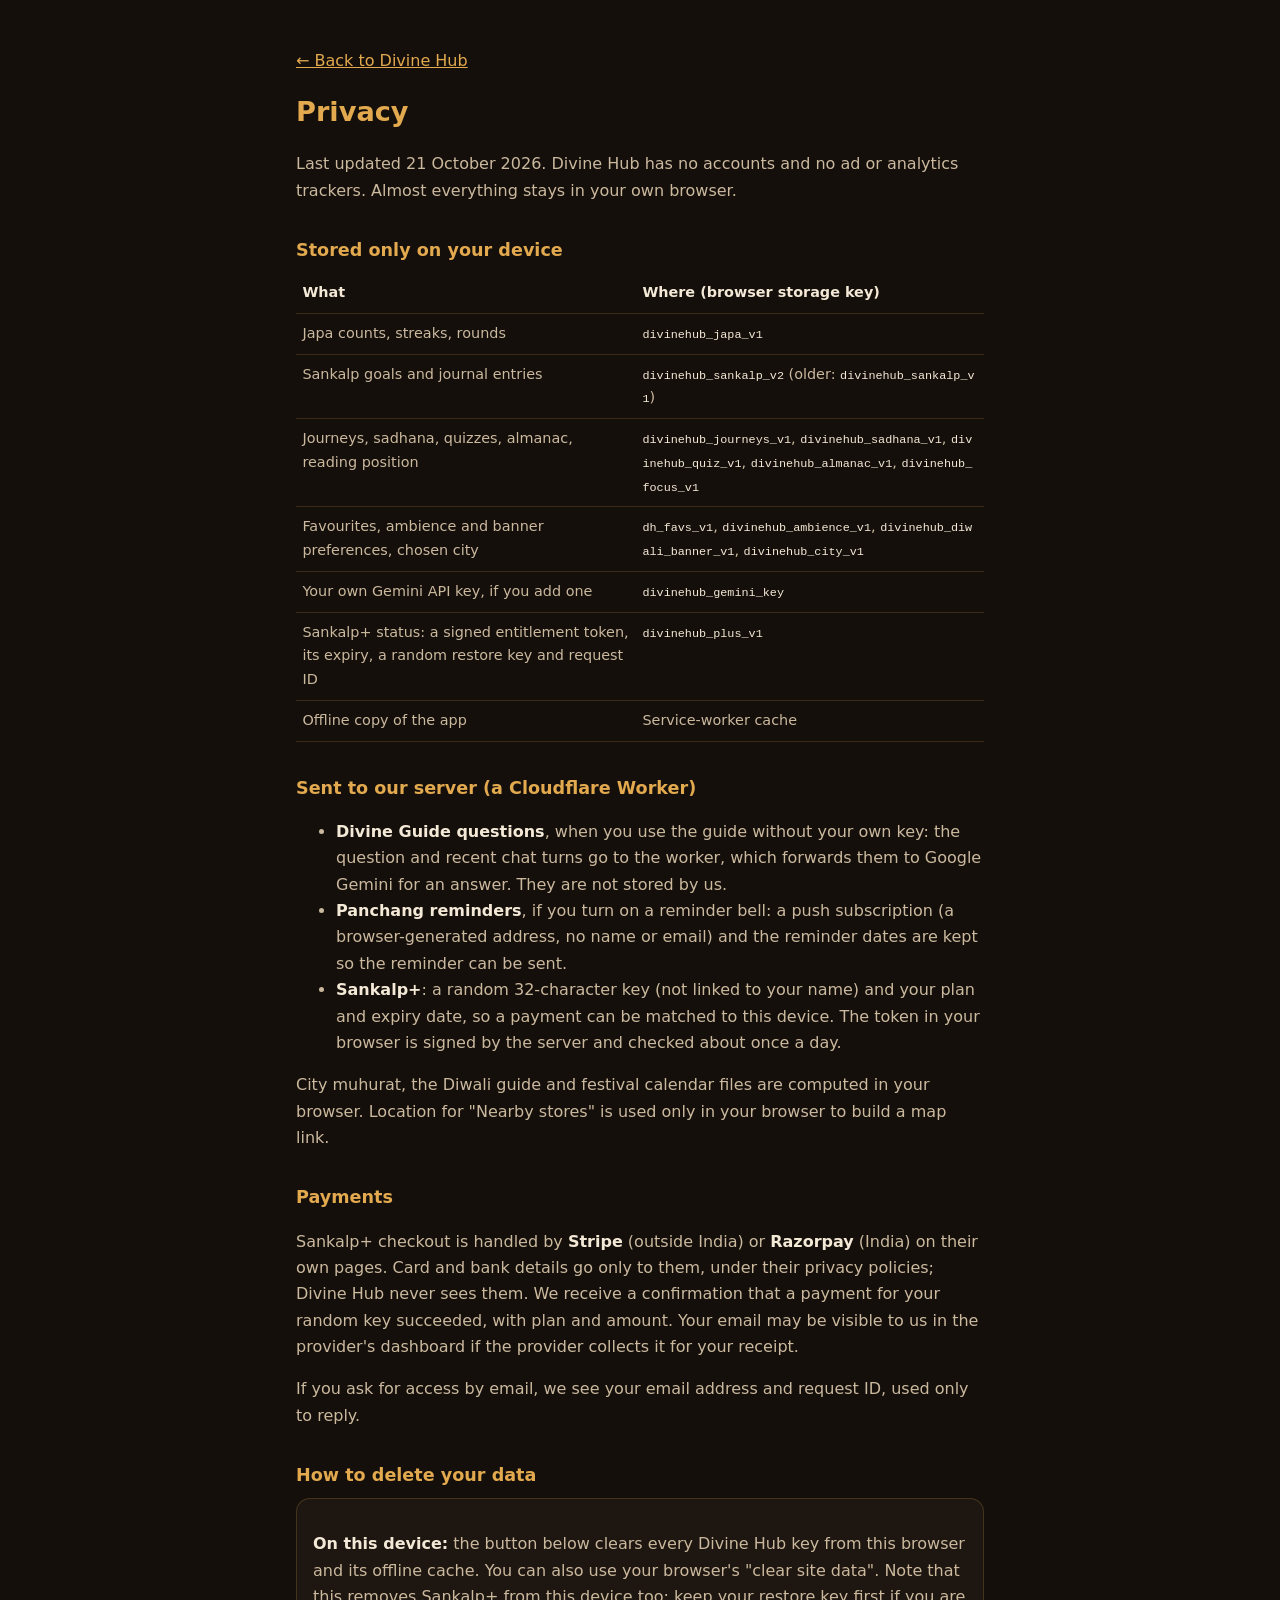
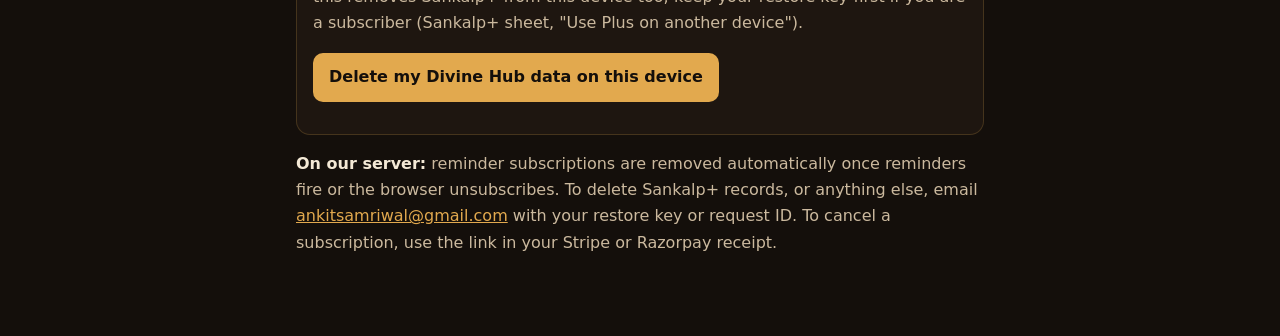
==== privacy.html @ 414faf7a "Privacy page, payments docs, keep APKs/zips out of the Vercel site Co-Authored-By: Claude Opus 5.5 <" ====
<!DOCTYPE html>
<html lang="en">
<head>
<meta charset="UTF-8">
<meta name="viewport" content="width=device-width, initial-scale=1.0">
<title>Privacy · Divine Hub</title>
<meta name="description" content="What Divine Hub stores, where it is stored, and how to delete it.">
<meta name="theme-color" content="#140f0b">
<style>
  :root { --ink:#140f0b; --ink-2:#1e1610; --gold:#e2a94e; --cream:#f4e9d6; --cream-dim:#cbb99e; }
  * { box-sizing: border-box; }
  body { margin:0; background:var(--ink); color:var(--cream); font:16px/1.65 'Space Grotesk', system-ui, sans-serif; }
  main { max-width: 720px; margin: 0 auto; padding: 2rem 16px 4rem; }
  h1 { color: var(--gold); font-size: 1.7rem; margin: 0 0 .3rem; }
  h2 { color: var(--gold); font-size: 1.1rem; margin: 2rem 0 .5rem; }
  p, li { color: var(--cream-dim); }
  b { color: var(--cream); }
  a { color: var(--gold); }
  table { width: 100%; border-collapse: collapse; font-size: .9rem; }
  th, td { text-align: left; vertical-align: top; padding: .5rem .4rem; border-bottom: 1px solid rgba(226,169,78,.18); }
  th { color: var(--cream); font-weight: 600; }
  td { color: var(--cream-dim); }
  code { font-family: 'Space Mono', monospace; font-size: .82em; color: var(--cream); word-break: break-all; }
  .card { background: var(--ink-2); border: 1px solid rgba(226,169,78,.2); border-radius: 14px; padding: 1rem; }
  button { background: var(--gold); color: var(--ink); border: none; border-radius: 10px; padding: .7rem 1rem; font: inherit; font-weight: 700; cursor: pointer; }
  .wrap { overflow-x: auto; }
</style>
</head>
<body>
<main>
  <p><a href="./">← Back to Divine Hub</a></p>
  <h1>Privacy</h1>
  <p>Last updated 21 October 2026. Divine Hub has no accounts and no ad or analytics trackers. Almost everything stays in your own browser.</p>

  <h2>Stored only on your device</h2>
  <div class="wrap"><table>
    <tr><th>What</th><th>Where (browser storage key)</th></tr>
    <tr><td>Japa counts, streaks, rounds</td><td><code>divinehub_japa_v1</code></td></tr>
    <tr><td>Sankalp goals and journal entries</td><td><code>divinehub_sankalp_v2</code> (older: <code>divinehub_sankalp_v1</code>)</td></tr>
    <tr><td>Journeys, sadhana, quizzes, almanac, reading position</td><td><code>divinehub_journeys_v1</code>, <code>divinehub_sadhana_v1</code>, <code>divinehub_quiz_v1</code>, <code>divinehub_almanac_v1</code>, <code>divinehub_focus_v1</code></td></tr>
    <tr><td>Favourites, ambience and banner preferences, chosen city</td><td><code>dh_favs_v1</code>, <code>divinehub_ambience_v1</code>, <code>divinehub_diwali_banner_v1</code>, <code>divinehub_city_v1</code></td></tr>
    <tr><td>Your own Gemini API key, if you add one</td><td><code>divinehub_gemini_key</code></td></tr>
    <tr><td>Sankalp+ status: a signed entitlement token, its expiry, a random restore key and request ID</td><td><code>divinehub_plus_v1</code></td></tr>
    <tr><td>Offline copy of the app</td><td>Service-worker cache</td></tr>
  </table></div>

  <h2>Sent to our server (a Cloudflare Worker)</h2>
  <ul>
    <li><b>Divine Guide questions</b>, when you use the guide without your own key: the question and recent chat turns go to the worker, which forwards them to Google Gemini for an answer. They are not stored by us.</li>
    <li><b>Panchang reminders</b>, if you turn on a reminder bell: a push subscription (a browser-generated address, no name or email) and the reminder dates are kept so the reminder can be sent.</li>
    <li><b>Sankalp+</b>: a random 32-character key (not linked to your name) and your plan and expiry date, so a payment can be matched to this device. The token in your browser is signed by the server and checked about once a day.</li>
  </ul>
  <p>City muhurat, the Diwali guide and festival calendar files are computed in your browser. Location for "Nearby stores" is used only in your browser to build a map link.</p>

  <h2>Payments</h2>
  <p>Sankalp+ checkout is handled by <b>Stripe</b> (outside India) or <b>Razorpay</b> (India) on their own pages. Card and bank details go only to them, under their privacy policies; Divine Hub never sees them. We receive a confirmation that a payment for your random key succeeded, with plan and amount. Your email may be visible to us in the provider's dashboard if the provider collects it for your receipt.</p>
  <p>If you ask for access by email, we see your email address and request ID, used only to reply.</p>

  <h2>How to delete your data</h2>
  <div class="card">
    <p><b>On this device:</b> the button below clears every Divine Hub key from this browser and its offline cache. You can also use your browser's "clear site data". Note that this removes Sankalp+ from this device too; keep your restore key first if you are a subscriber (Sankalp+ sheet, "Use Plus on another device").</p>
    <button id="wipe" type="button">Delete my Divine Hub data on this device</button>
    <p id="wipeMsg" role="status"></p>
  </div>
  <p><b>On our server:</b> reminder subscriptions are removed automatically once reminders fire or the browser unsubscribes. To delete Sankalp+ records, or anything else, email <a href="mailto:ankitsamriwal@gmail.com?subject=Divine%20Hub%20data%20deletion">ankitsamriwal@gmail.com</a> with your restore key or request ID. To cancel a subscription, use the link in your Stripe or Razorpay receipt.</p>
</main>
<script>
document.getElementById('wipe').addEventListener('click', function () {
  if (!confirm('Delete all Divine Hub data stored in this browser? This cannot be undone.')) return;
  var n = 0;
  try {
    Object.keys(localStorage).forEach(function (k) { if (/^(divinehub_|dh_)/.test(k)) { localStorage.removeItem(k); n++; } });
  } catch (e) {}
  try { sessionStorage.clear(); } catch (e) {}
  var done = function () { document.getElementById('wipeMsg').textContent = 'Removed ' + n + ' stored item' + (n === 1 ? '' : 's') + ' and the offline cache.'; };
  if (window.caches && caches.keys) {
    caches.keys().then(function (ks) { return Promise.all(ks.filter(function (k) { return k.indexOf('divine-hub') === 0; }).map(function (k) { return caches.delete(k); })); }).then(done, done);
  } else { done(); }
});
</script>
</body>
</html>
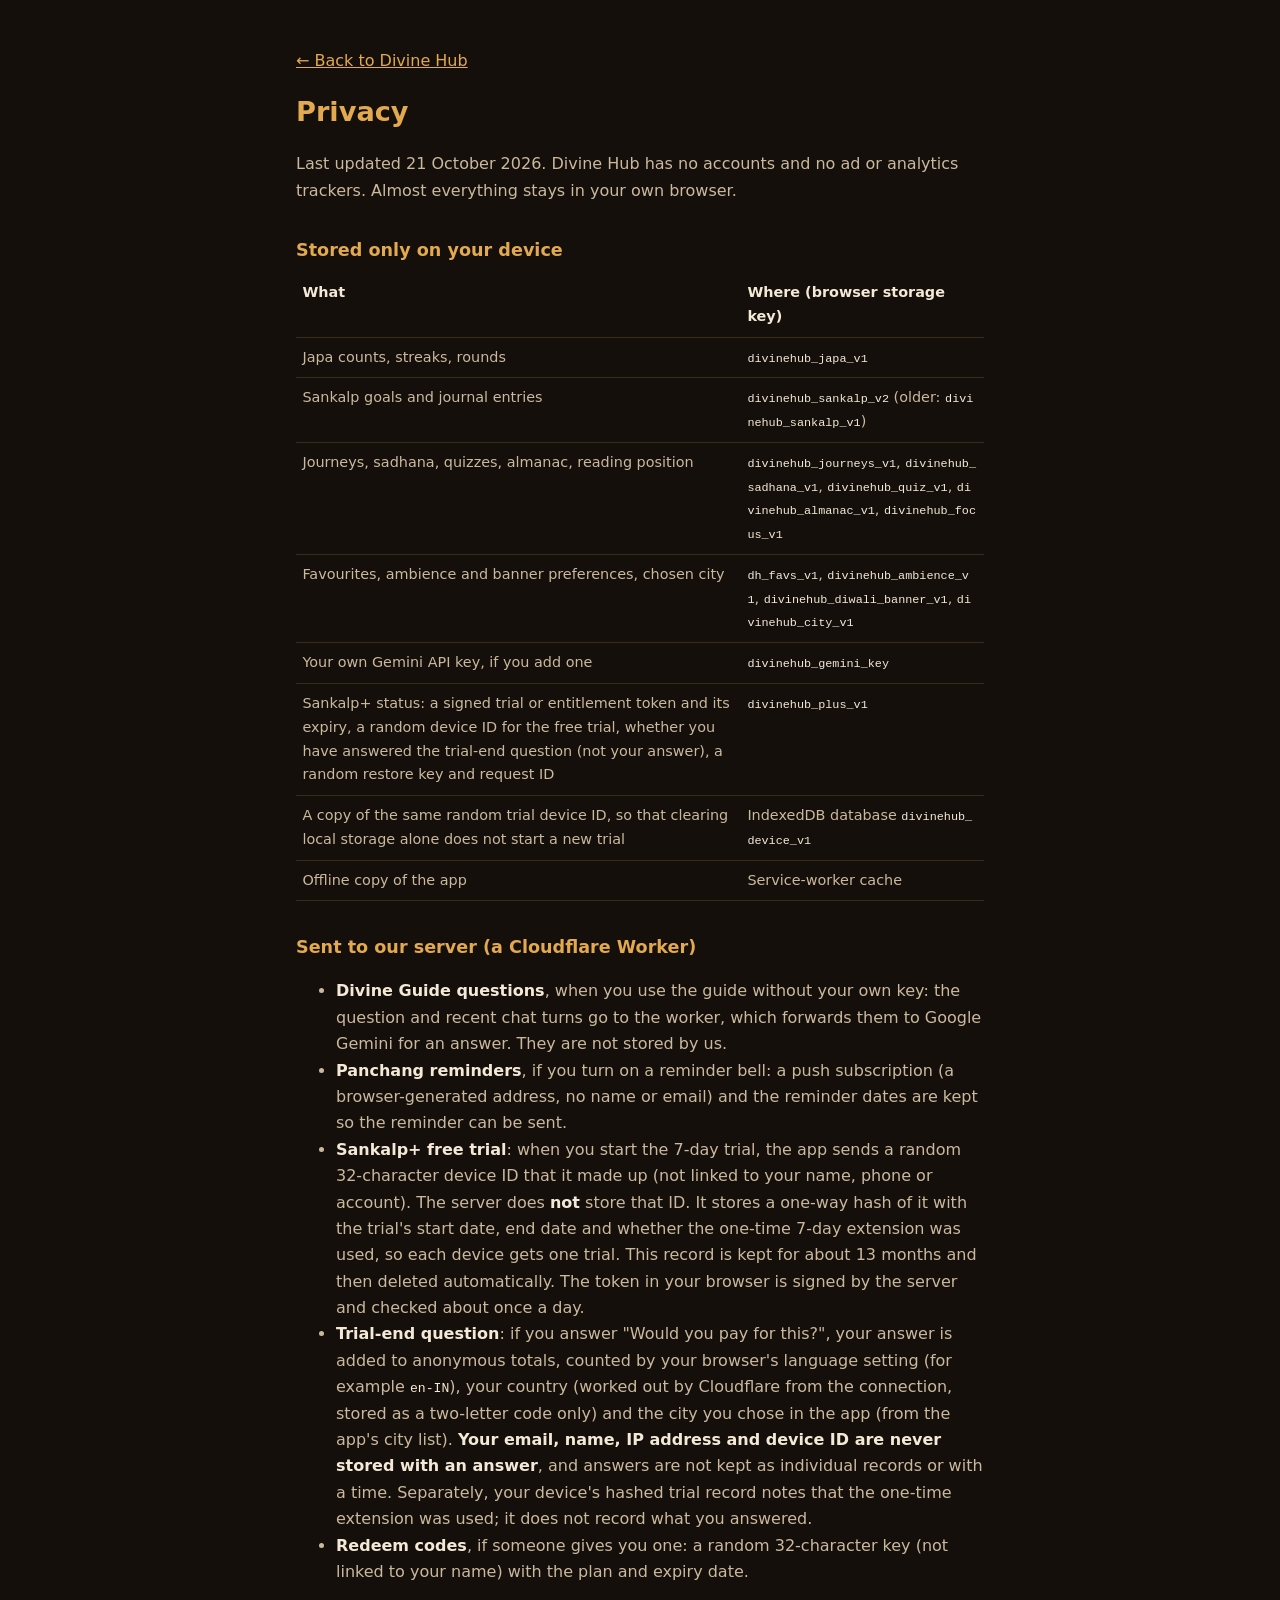
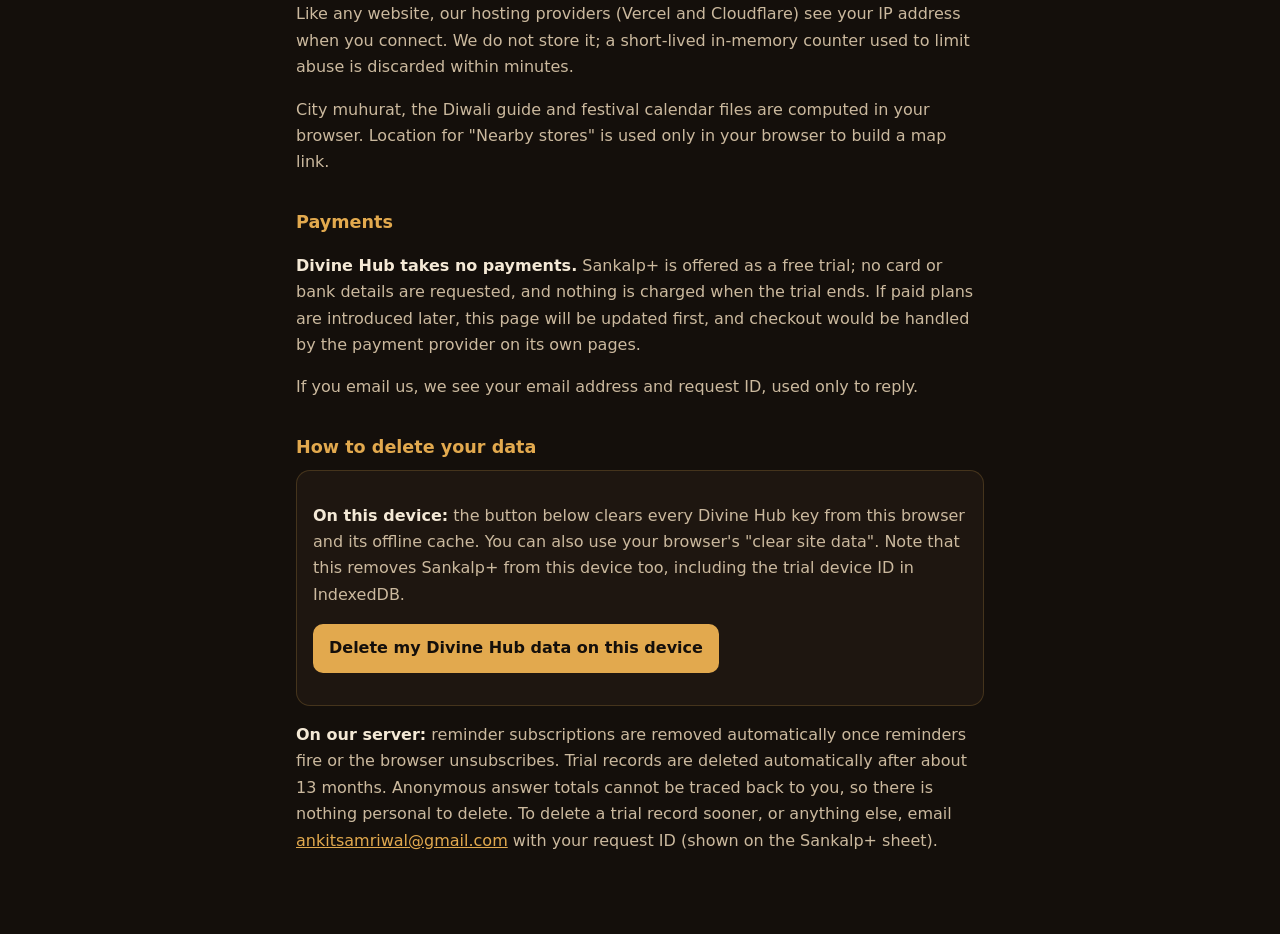
==== commit a9599934: "Docs: rename PAYMENTS.md to LAUNCH.md; privacy page for trial and votes - docs/LAUNCH.md: trial, dem" ====
--- a/privacy.html
+++ b/privacy.html
@@ -40,7 +40,8 @@
     <tr><td>Journeys, sadhana, quizzes, almanac, reading position</td><td><code>divinehub_journeys_v1</code>, <code>divinehub_sadhana_v1</code>, <code>divinehub_quiz_v1</code>, <code>divinehub_almanac_v1</code>, <code>divinehub_focus_v1</code></td></tr>
     <tr><td>Favourites, ambience and banner preferences, chosen city</td><td><code>dh_favs_v1</code>, <code>divinehub_ambience_v1</code>, <code>divinehub_diwali_banner_v1</code>, <code>divinehub_city_v1</code></td></tr>
     <tr><td>Your own Gemini API key, if you add one</td><td><code>divinehub_gemini_key</code></td></tr>
-    <tr><td>Sankalp+ status: a signed entitlement token, its expiry, a random restore key and request ID</td><td><code>divinehub_plus_v1</code></td></tr>
+    <tr><td>Sankalp+ status: a signed trial or entitlement token and its expiry, a random device ID for the free trial, whether you have answered the trial-end question (not your answer), a random restore key and request ID</td><td><code>divinehub_plus_v1</code></td></tr>
+    <tr><td>A copy of the same random trial device ID, so that clearing local storage alone does not start a new trial</td><td>IndexedDB database <code>divinehub_device_v1</code></td></tr>
     <tr><td>Offline copy of the app</td><td>Service-worker cache</td></tr>
   </table></div>
 
@@ -48,21 +49,24 @@
   <ul>
     <li><b>Divine Guide questions</b>, when you use the guide without your own key: the question and recent chat turns go to the worker, which forwards them to Google Gemini for an answer. They are not stored by us.</li>
     <li><b>Panchang reminders</b>, if you turn on a reminder bell: a push subscription (a browser-generated address, no name or email) and the reminder dates are kept so the reminder can be sent.</li>
-    <li><b>Sankalp+</b>: a random 32-character key (not linked to your name) and your plan and expiry date, so a payment can be matched to this device. The token in your browser is signed by the server and checked about once a day.</li>
+    <li><b>Sankalp+ free trial</b>: when you start the 7-day trial, the app sends a random 32-character device ID that it made up (not linked to your name, phone or account). The server does <b>not</b> store that ID. It stores a one-way hash of it with the trial's start date, end date and whether the one-time 7-day extension was used, so each device gets one trial. This record is kept for about 13 months and then deleted automatically. The token in your browser is signed by the server and checked about once a day.</li>
+    <li><b>Trial-end question</b>: if you answer "Would you pay for this?", your answer is added to anonymous totals, counted by your browser's language setting (for example <code>en-IN</code>), your country (worked out by Cloudflare from the connection, stored as a two-letter code only) and the city you chose in the app (from the app's city list). <b>Your email, name, IP address and device ID are never stored with an answer</b>, and answers are not kept as individual records or with a time. Separately, your device's hashed trial record notes that the one-time extension was used; it does not record what you answered.</li>
+    <li><b>Redeem codes</b>, if someone gives you one: a random 32-character key (not linked to your name) with the plan and expiry date.</li>
   </ul>
+  <p>Like any website, our hosting providers (Vercel and Cloudflare) see your IP address when you connect. We do not store it; a short-lived in-memory counter used to limit abuse is discarded within minutes.</p>
   <p>City muhurat, the Diwali guide and festival calendar files are computed in your browser. Location for "Nearby stores" is used only in your browser to build a map link.</p>
 
   <h2>Payments</h2>
-  <p>Sankalp+ checkout is handled by <b>Stripe</b> (outside India) or <b>Razorpay</b> (India) on their own pages. Card and bank details go only to them, under their privacy policies; Divine Hub never sees them. We receive a confirmation that a payment for your random key succeeded, with plan and amount. Your email may be visible to us in the provider's dashboard if the provider collects it for your receipt.</p>
-  <p>If you ask for access by email, we see your email address and request ID, used only to reply.</p>
+  <p><b>Divine Hub takes no payments.</b> Sankalp+ is offered as a free trial; no card or bank details are requested, and nothing is charged when the trial ends. If paid plans are introduced later, this page will be updated first, and checkout would be handled by the payment provider on its own pages.</p>
+  <p>If you email us, we see your email address and request ID, used only to reply.</p>
 
   <h2>How to delete your data</h2>
   <div class="card">
-    <p><b>On this device:</b> the button below clears every Divine Hub key from this browser and its offline cache. You can also use your browser's "clear site data". Note that this removes Sankalp+ from this device too; keep your restore key first if you are a subscriber (Sankalp+ sheet, "Use Plus on another device").</p>
+    <p><b>On this device:</b> the button below clears every Divine Hub key from this browser and its offline cache. You can also use your browser's "clear site data". Note that this removes Sankalp+ from this device too, including the trial device ID in IndexedDB.</p>
     <button id="wipe" type="button">Delete my Divine Hub data on this device</button>
     <p id="wipeMsg" role="status"></p>
   </div>
-  <p><b>On our server:</b> reminder subscriptions are removed automatically once reminders fire or the browser unsubscribes. To delete Sankalp+ records, or anything else, email <a href="mailto:ankitsamriwal@gmail.com?subject=Divine%20Hub%20data%20deletion">ankitsamriwal@gmail.com</a> with your restore key or request ID. To cancel a subscription, use the link in your Stripe or Razorpay receipt.</p>
+  <p><b>On our server:</b> reminder subscriptions are removed automatically once reminders fire or the browser unsubscribes. Trial records are deleted automatically after about 13 months. Anonymous answer totals cannot be traced back to you, so there is nothing personal to delete. To delete a trial record sooner, or anything else, email <a href="mailto:ankitsamriwal@gmail.com?subject=Divine%20Hub%20data%20deletion">ankitsamriwal@gmail.com</a> with your request ID (shown on the Sankalp+ sheet).</p>
 </main>
 <script>
 document.getElementById('wipe').addEventListener('click', function () {
@@ -72,6 +76,7 @@
     Object.keys(localStorage).forEach(function (k) { if (/^(divinehub_|dh_)/.test(k)) { localStorage.removeItem(k); n++; } });
   } catch (e) {}
   try { sessionStorage.clear(); } catch (e) {}
+  try { if (window.indexedDB) { indexedDB.deleteDatabase('divinehub_device_v1'); n++; } } catch (e) {}
   var done = function () { document.getElementById('wipeMsg').textContent = 'Removed ' + n + ' stored item' + (n === 1 ? '' : 's') + ' and the offline cache.'; };
   if (window.caches && caches.keys) {
     caches.keys().then(function (ks) { return Promise.all(ks.filter(function (k) { return k.indexOf('divine-hub') === 0; }).map(function (k) { return caches.delete(k); })); }).then(done, done);
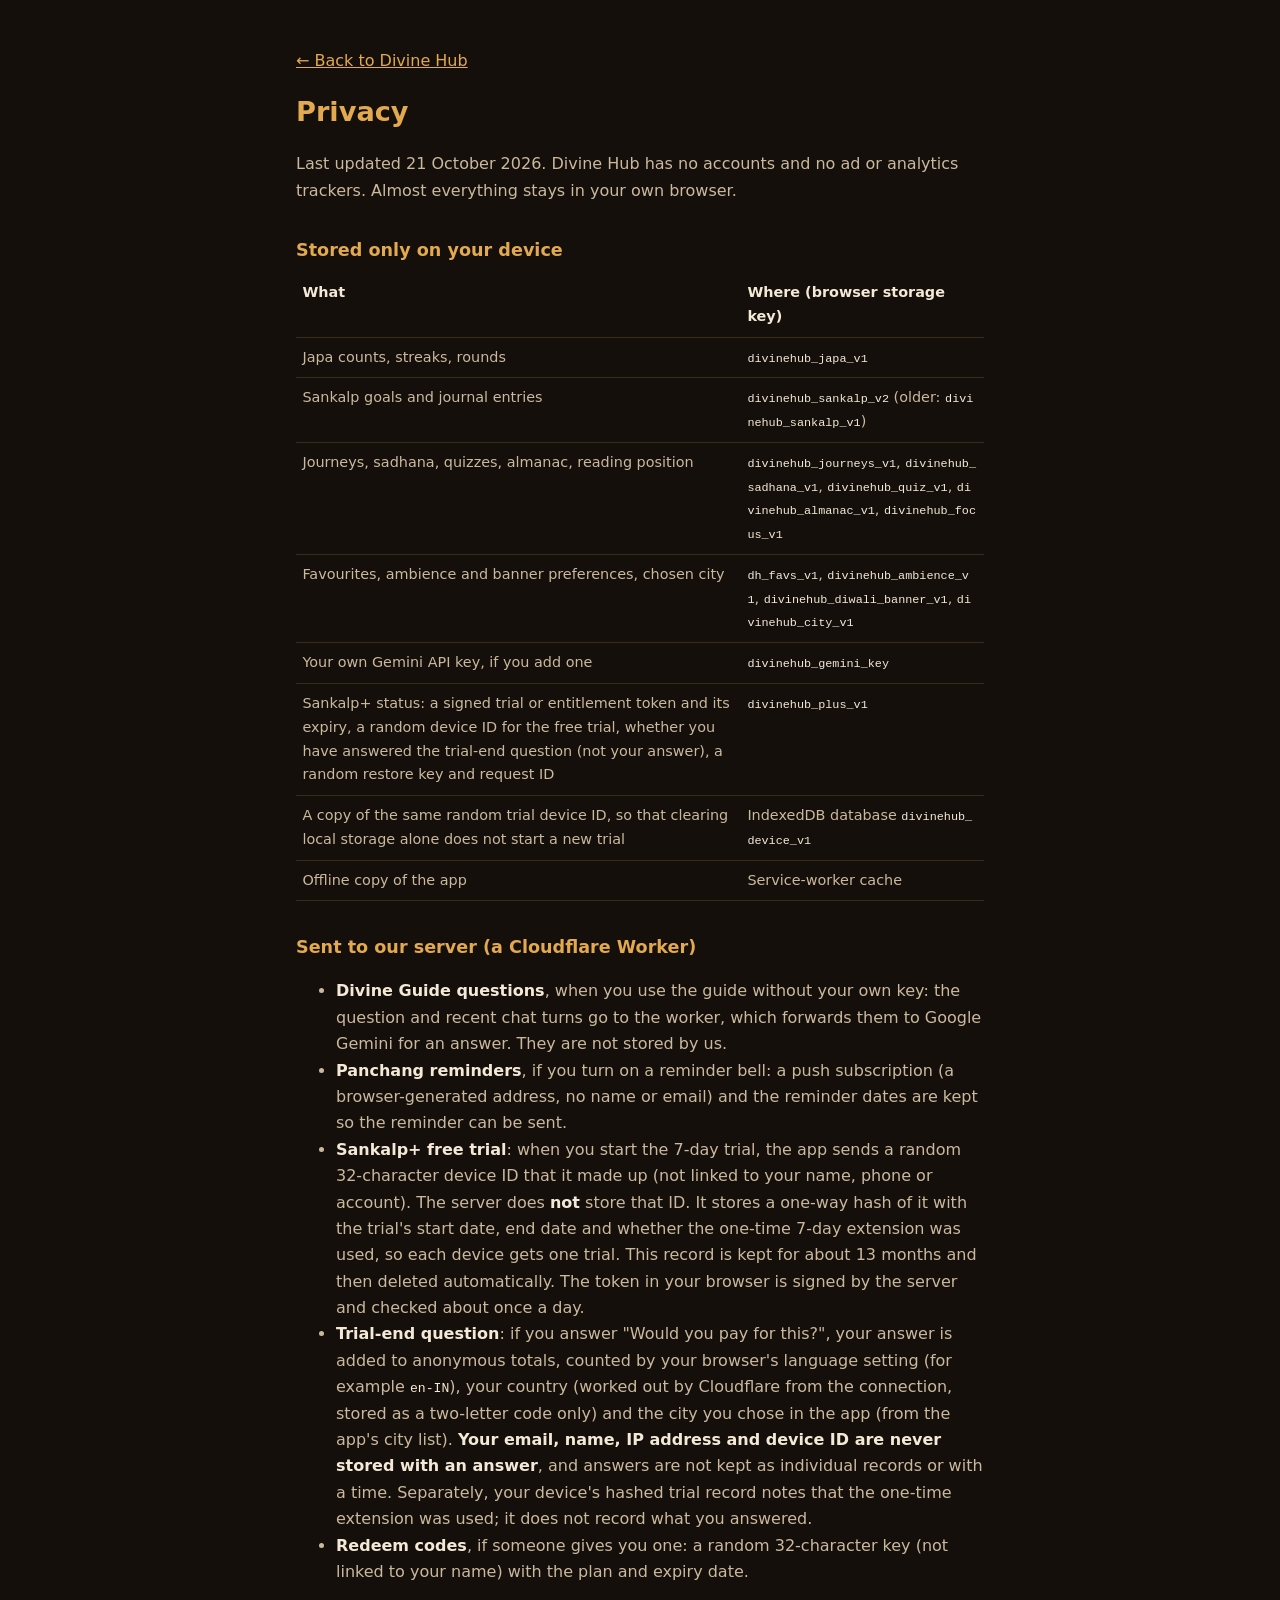
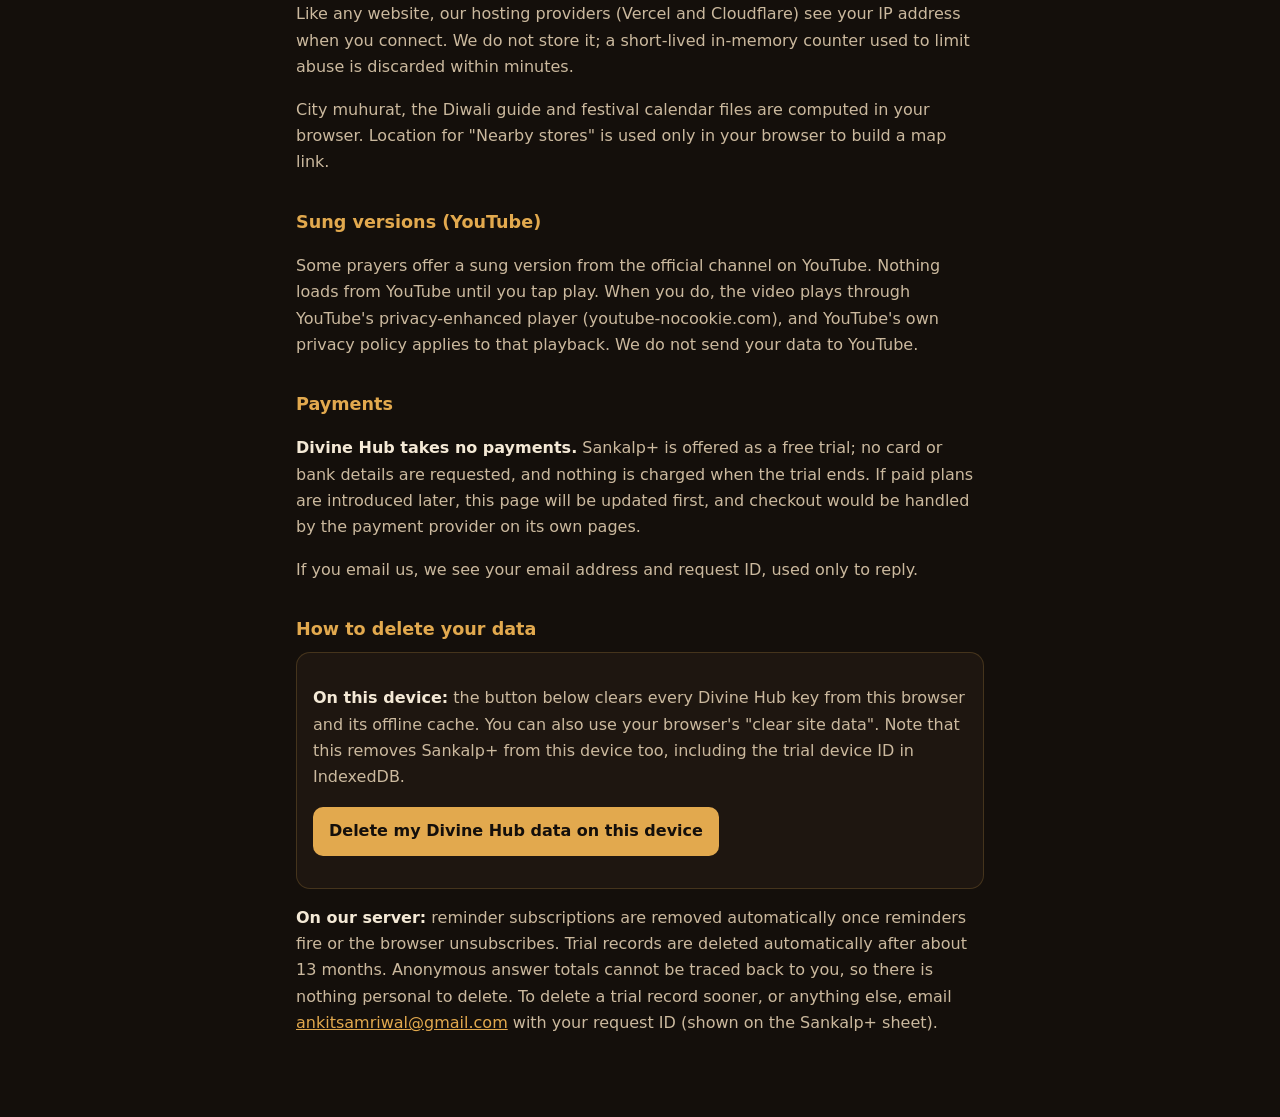
==== commit a4872025: "Sung versions: tap-to-play official YouTube recordings per prayer; rename Listen to Read aloud Co-Au" ====
--- a/privacy.html
+++ b/privacy.html
@@ -56,6 +56,9 @@
   <p>Like any website, our hosting providers (Vercel and Cloudflare) see your IP address when you connect. We do not store it; a short-lived in-memory counter used to limit abuse is discarded within minutes.</p>
   <p>City muhurat, the Diwali guide and festival calendar files are computed in your browser. Location for "Nearby stores" is used only in your browser to build a map link.</p>
 
+  <h2>Sung versions (YouTube)</h2>
+  <p>Some prayers offer a sung version from the official channel on YouTube. Nothing loads from YouTube until you tap play. When you do, the video plays through YouTube's privacy-enhanced player (youtube-nocookie.com), and YouTube's own privacy policy applies to that playback. We do not send your data to YouTube.</p>
+
   <h2>Payments</h2>
   <p><b>Divine Hub takes no payments.</b> Sankalp+ is offered as a free trial; no card or bank details are requested, and nothing is charged when the trial ends. If paid plans are introduced later, this page will be updated first, and checkout would be handled by the payment provider on its own pages.</p>
   <p>If you email us, we see your email address and request ID, used only to reply.</p>
